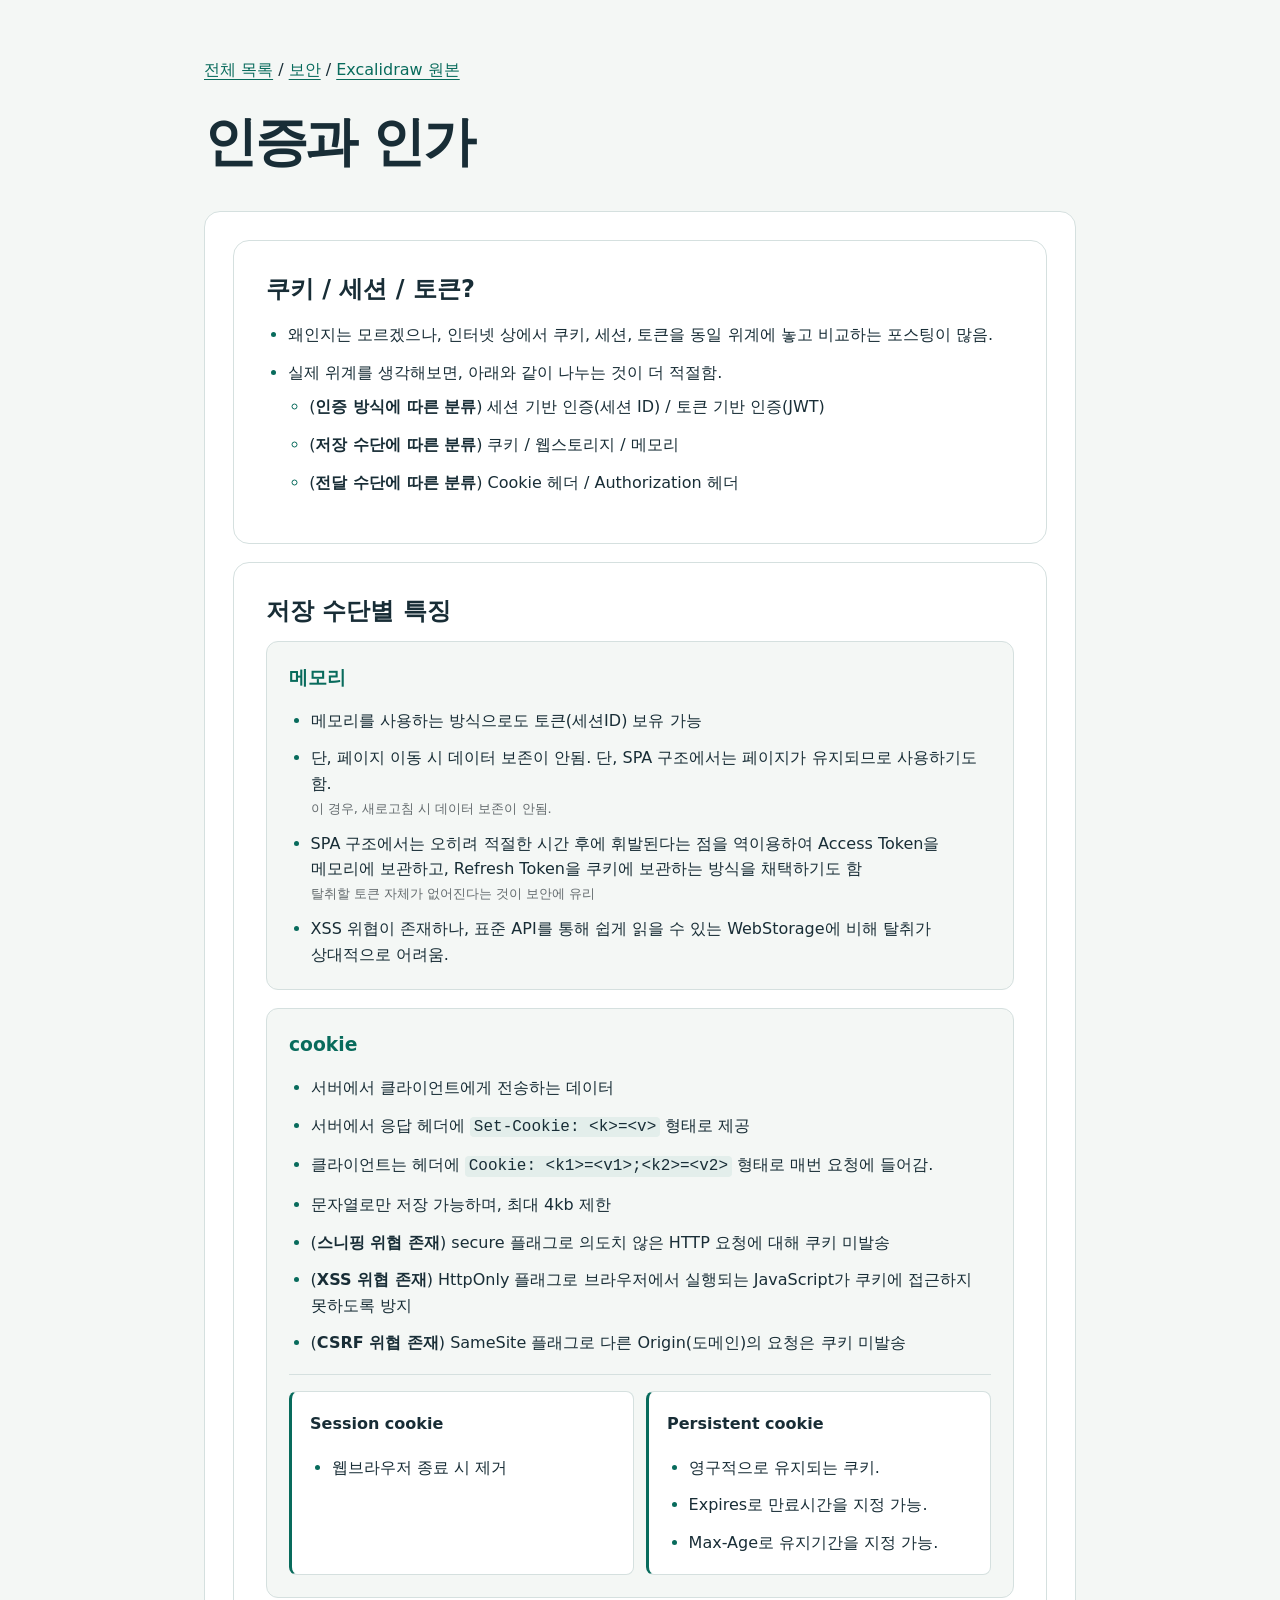
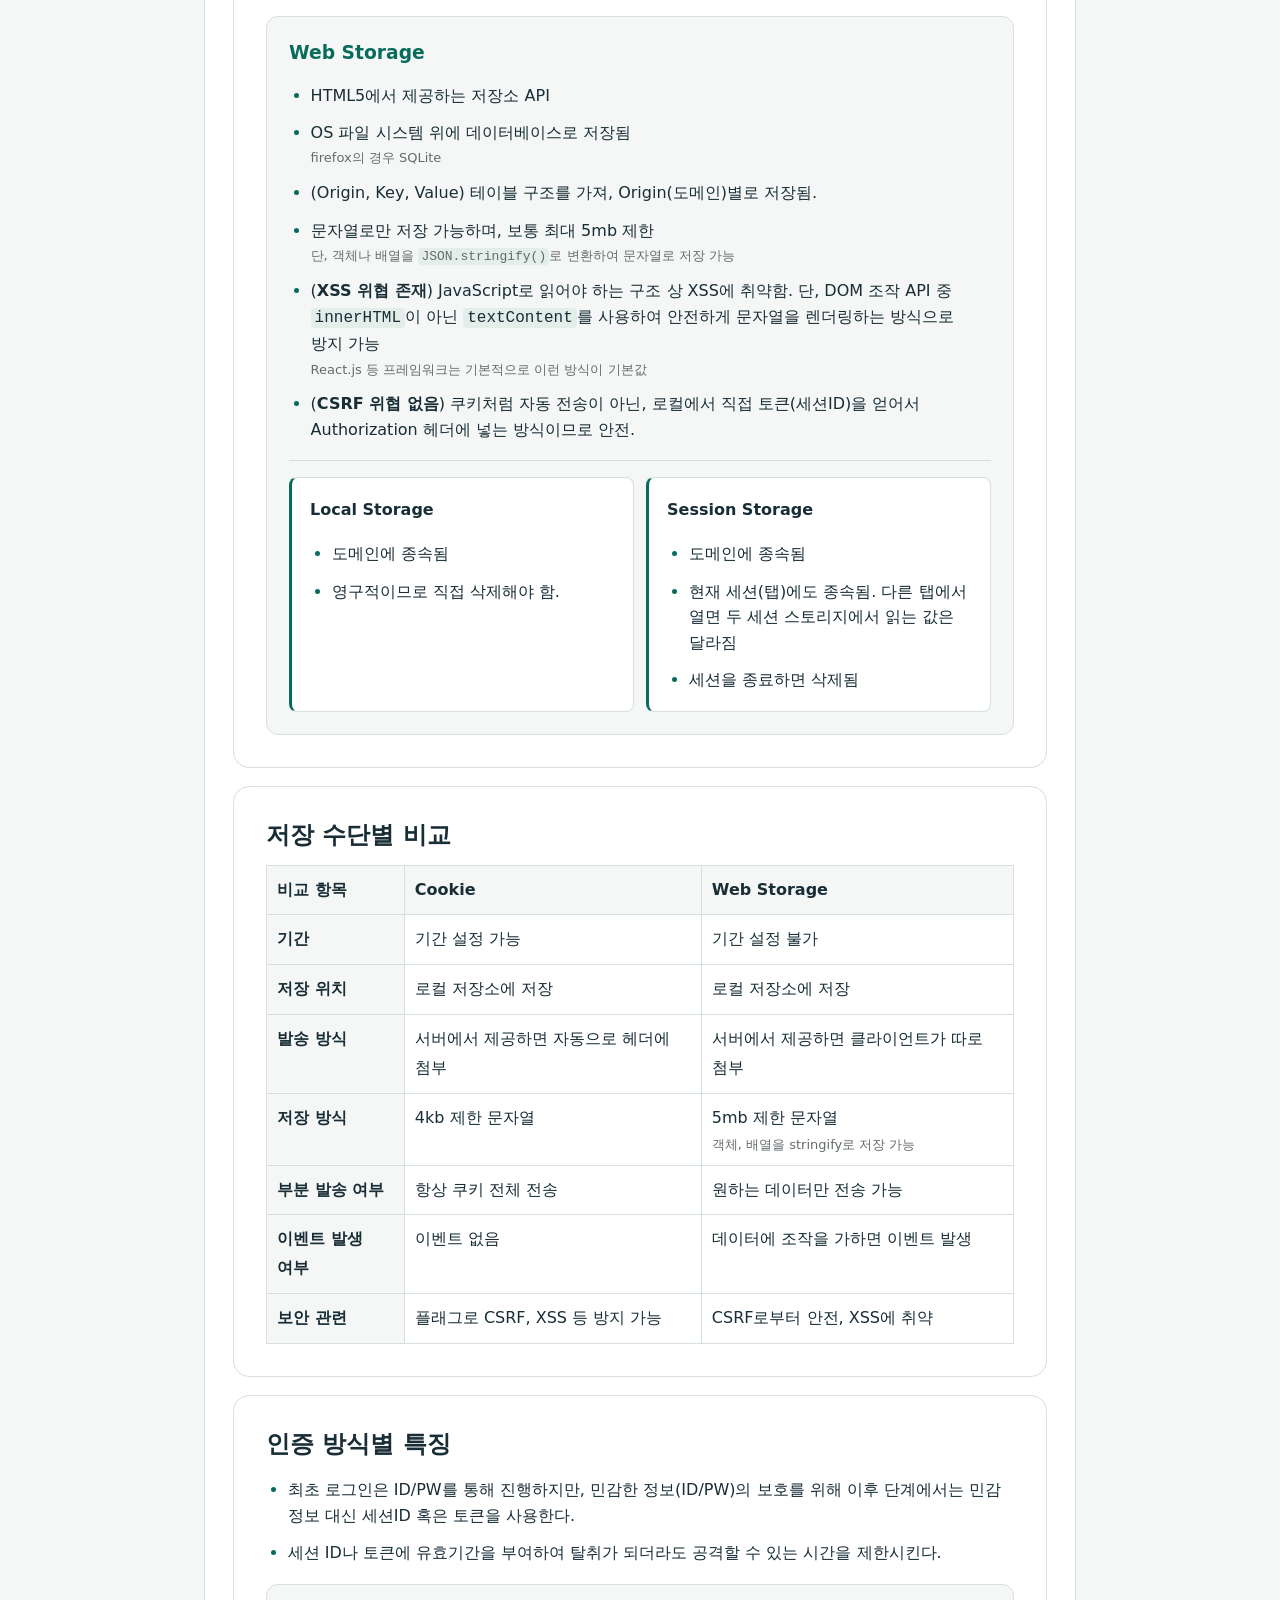
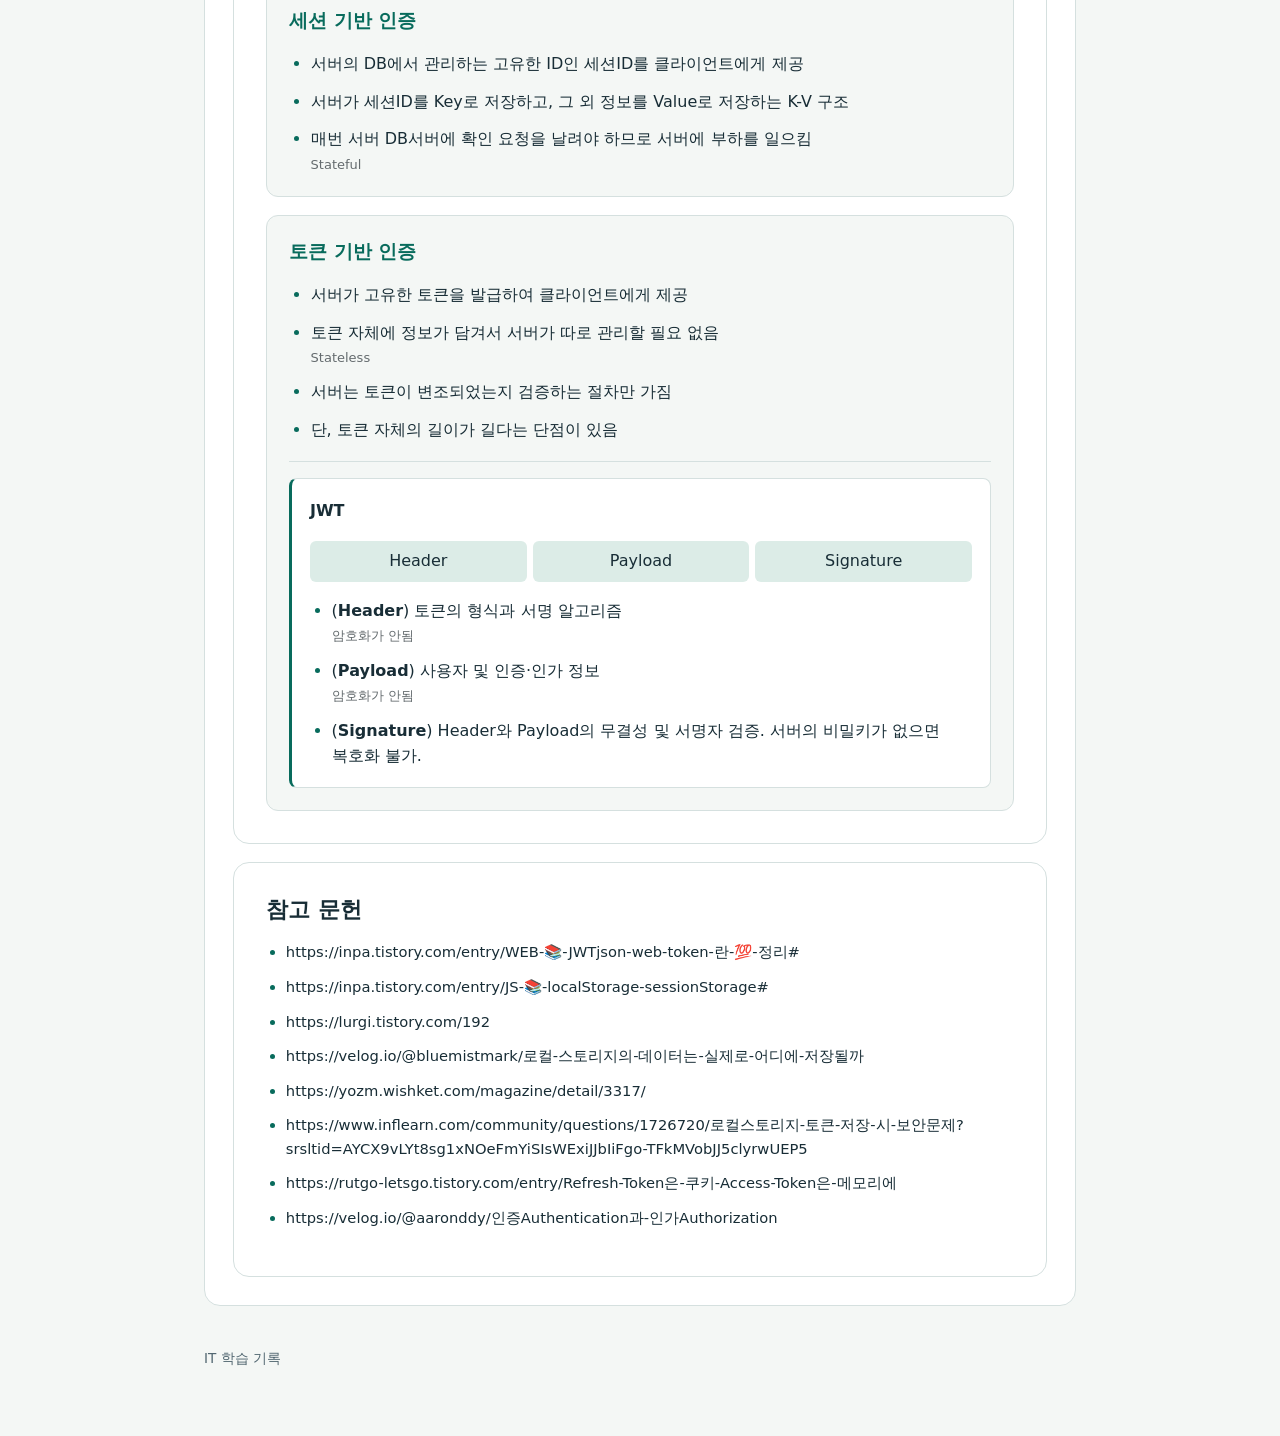
==== topics/security/authentication-authorization.html @ 87789e10 "인증과 인가 학습 문서 및 작성 가이드 추가" ====
<!doctype html>
<html lang="ko">
<head>
  <meta charset="utf-8">
  <meta name="viewport" content="width=device-width, initial-scale=1">
  <meta name="description" content="인증과 인가 Excalidraw 학습 노트">
  <title>인증과 인가 | IT 학습 기록</title>
  <link rel="stylesheet" href="../../assets/style.css">
  <style>
    main { max-width: 920px; }
    .board, .storage, .lower, .pair {
      display: grid;
      grid-template-columns: minmax(0, 1fr);
      gap: 18px;
    }
    .board > .panel, .lower > .panel { padding: clamp(16px, 4vw, 32px); }
    .board h2, .board h3, .board h4 { margin: 0 0 12px; }
    .board ul { padding-inline-start: 1.35em; list-style-type: disc; line-height: 1.6; }
    .board ul ul { margin-top: .55em; list-style-type: circle; }
    .board ul ul ul { list-style-type: square; }
    .board ul > li + li { margin-top: .75em; }
    .board ul > li::marker { color: var(--accent); }
    .note {
      padding: clamp(14px, 3vw, 22px);
      border: 1px solid var(--line);
      border-radius: 12px;
      background: var(--bg);
    }
    .note :last-child { margin-bottom: 0; }
    .note h3, .note h4 { color: var(--accent); }
    .context { margin-bottom: 18px; }
    .inline-note {
      display: block;
      margin-top: .2em;
      color: #646b6e;
      font-size: .8125em;
      line-height: 1.5;
    }
    .subtopics {
      display: grid;
      grid-template-columns: repeat(auto-fit, minmax(min(100%, 230px), 1fr));
      gap: 12px;
      margin-top: 18px;
      padding-top: 16px;
      border-top: 1px solid var(--line);
    }
    .subtopic {
      padding: clamp(12px, 2vw, 18px);
      border: 1px solid var(--line);
      border-inline-start: 3px solid var(--accent);
      border-radius: 8px;
      background: var(--paper);
    }
    .board .subtopic h4 { color: var(--ink); font-size: 1rem; }
    .comparison-scroll { overflow-x: auto; }
    .comparison-scroll table { display: table; width: 100%; min-width: 30rem; }
    .comparison-scroll th, .comparison-scroll td { padding: 10px; vertical-align: top; }
    .board .jwt-parts {
      display: grid;
      grid-template-columns: repeat(3, minmax(0, 1fr));
      gap: 6px;
      padding: 0;
      list-style: none;
    }
    .board .jwt-parts li {
      margin: 0;
      padding: 6px 3px;
      text-align: center;
      background: #dcece7;
      border-radius: 6px;
    }
    .board code { padding: .08em .25em; border-radius: 4px; background: #e3eeeb; }
    .references { font-size: .92rem; }
  </style>
</head>
<body>
<main>
  <nav aria-label="탐색">
    <a href="../../index.html">전체 목록</a> /
    <a href="index.html">보안</a> /
    <a href="../../sources/security/authentication-authorization.excalidraw">Excalidraw 원본</a>
  </nav>
  <header><h1>인증과 인가</h1></header>
  <article class="board">
    <section class="panel">
      <h2>쿠키 / 세션 / 토큰?</h2>
      <ul><li>왜인지는 모르겠으나, 인터넷 상에서 쿠키, 세션, 토큰을 동일 위계에 놓고 비교하는 포스팅이 많음.</li><li>실제 위계를 생각해보면, 아래와 같이 나누는 것이 더 적절함.<ul><li>(<strong>인증 방식에 따른 분류</strong>) 세션 기반 인증(세션 ID) / 토큰 기반 인증(JWT)</li><li>(<strong>저장 수단에 따른 분류</strong>) 쿠키 / 웹스토리지 / 메모리</li><li>(<strong>전달 수단에 따른 분류</strong>) Cookie 헤더 / Authorization 헤더</li></ul></li></ul>
    </section>
    <section class="panel">
      <h2>저장 수단별 특징</h2>
      <div class="storage">
        <div class="note"><h3>메모리</h3><ul><li>메모리를 사용하는 방식으로도 토큰(세션ID) 보유 가능</li><li>단, 페이지 이동 시 데이터 보존이 안됨. 단, SPA 구조에서는 페이지가 유지되므로 사용하기도 함.<span class="inline-note">이 경우, 새로고침 시 데이터 보존이 안됨.</span></li><li>SPA 구조에서는 오히려 적절한 시간 후에 휘발된다는 점을 역이용하여 Access Token을 메모리에 보관하고, Refresh Token을 쿠키에 보관하는 방식을 채택하기도 함<span class="inline-note">탈취할 토큰 자체가 없어진다는 것이 보안에 유리</span></li><li>XSS 위협이 존재하나, 표준 API를 통해 쉽게 읽을 수 있는 WebStorage에 비해 탈취가 상대적으로 어려움.</li></ul></div>
        <div class="note"><h3>cookie</h3><ul><li>서버에서 클라이언트에게 전송하는 데이터</li><li>서버에서 응답 헤더에 <code>Set-Cookie: &lt;k&gt;=&lt;v&gt;</code> 형태로 제공</li><li>클라이언트는 헤더에 <code>Cookie: &lt;k1&gt;=&lt;v1&gt;;&lt;k2&gt;=&lt;v2&gt;</code> 형태로 매번 요청에 들어감.</li><li>문자열로만 저장 가능하며, 최대 4kb 제한</li><li>(<strong>스니핑 위협 존재</strong>) secure 플래그로 의도치 않은 HTTP 요청에 대해 쿠키 미발송</li><li>(<strong>XSS 위협 존재</strong>) HttpOnly 플래그로 브라우저에서 실행되는 JavaScript가 쿠키에 접근하지 못하도록 방지 </li><li>(<strong>CSRF 위협 존재</strong>) SameSite 플래그로 다른 Origin(도메인)의 요청은 쿠키 미발송</li></ul>
          <div class="subtopics"><div class="subtopic"><h4>Session cookie</h4><ul><li>웹브라우저 종료 시 제거</li></ul></div><div class="subtopic"><h4>Persistent cookie</h4><ul><li>영구적으로 유지되는 쿠키.</li><li>Expires로 만료시간을 지정 가능.</li><li>Max-Age로 유지기간을 지정 가능.</li></ul></div></div>
        </div>
        <div class="note"><h3>Web Storage</h3><ul><li>HTML5에서 제공하는 저장소 API</li><li>OS 파일 시스템 위에 데이터베이스로 저장됨<span class="inline-note">firefox의 경우 SQLite</span></li><li>(Origin, Key, Value) 테이블 구조를 가져, Origin(도메인)별로 저장됨.</li><li>문자열로만 저장 가능하며, 보통 최대 5mb 제한<span class="inline-note">단, 객체나 배열을 <code>JSON.stringify()</code>로 변환하여 문자열로 저장 가능</span></li><li>(<strong>XSS 위협 존재</strong>) JavaScript로 읽어야 하는 구조 상 XSS에 취약함. 단, DOM 조작 API 중 <code>innerHTML</code>이 아닌 <code>textContent</code>를 사용하여 안전하게 문자열을 렌더링하는 방식으로 방지 가능<span class="inline-note">React.js 등 프레임워크는 기본적으로 이런 방식이 기본값</span></li><li>(<strong>CSRF 위협 없음</strong>) 쿠키처럼 자동 전송이 아닌, 로컬에서 직접 토큰(세션ID)을 얻어서 Authorization 헤더에 넣는 방식이므로 안전.</li></ul>
          <div class="subtopics"><div class="subtopic"><h4>Local Storage</h4><ul><li>도메인에 종속됨</li><li>영구적이므로 직접 삭제해야 함.</li></ul></div><div class="subtopic"><h4>Session Storage</h4><ul><li>도메인에 종속됨</li><li>현재 세션(탭)에도 종속됨. 다른 탭에서 열면 두 세션 스토리지에서 읽는 값은 달라짐</li><li>세션을 종료하면 삭제됨</li></ul></div></div>
        </div>
      </div>
    </section>
    <div class="lower">
      <section class="panel">
        <h2 id="storage-comparison">저장 수단별 비교</h2>
        <div class="comparison-scroll" role="region" aria-labelledby="storage-comparison" tabindex="0">
          <table aria-labelledby="storage-comparison">
            <thead>
              <tr><th scope="col">비교 항목</th><th scope="col">Cookie</th><th scope="col">Web Storage</th></tr>
            </thead>
            <tbody>
              <tr><th scope="row">기간</th><td>기간 설정 가능</td><td>기간 설정 불가</td></tr>
              <tr><th scope="row">저장 위치</th><td>로컬 저장소에 저장</td><td>로컬 저장소에 저장</td></tr>
              <tr><th scope="row">발송 방식</th><td>서버에서 제공하면 자동으로 헤더에 첨부</td><td>서버에서 제공하면 클라이언트가 따로 첨부</td></tr>
              <tr><th scope="row">저장 방식</th><td>4kb 제한 문자열</td><td>5mb 제한 문자열<span class="inline-note">객체, 배열을 stringify로 저장 가능</span></td></tr>
              <tr><th scope="row">부분 발송 여부</th><td>항상 쿠키 전체 전송</td><td>원하는 데이터만 전송 가능</td></tr>
              <tr><th scope="row">이벤트 발생 여부</th><td>이벤트 없음</td><td>데이터에 조작을 가하면 이벤트 발생</td></tr>
              <tr><th scope="row">보안 관련</th><td>플래그로 CSRF, XSS 등 방지 가능</td><td>CSRF로부터 안전, XSS에 취약</td></tr>
            </tbody>
          </table>
        </div>
      </section>
      <section class="panel">
        <h2>인증 방식별 특징</h2>
        <ul class="context"><li>최초 로그인은 ID/PW를 통해 진행하지만, 민감한 정보(ID/PW)의 보호를 위해 이후 단계에서는 민감 정보 대신 세션ID 혹은 토큰을 사용한다.</li><li>세션 ID나 토큰에 유효기간을 부여하여 탈취가 되더라도 공격할 수 있는 시간을 제한시킨다.</li></ul>
        <div class="pair">
          <div class="note"><h3>세션 기반 인증</h3><ul><li>서버의 DB에서 관리하는 고유한 ID인 세션ID를 클라이언트에게 제공</li><li>서버가 세션ID를 Key로 저장하고, 그 외 정보를 Value로 저장하는 K-V 구조</li><li>매번 서버 DB서버에 확인 요청을 날려야 하므로 서버에 부하를 일으킴<span class="inline-note">Stateful</span></li></ul></div>
          <div class="note">
            <h3>토큰 기반 인증</h3><ul><li>서버가 고유한 토큰을 발급하여 클라이언트에게 제공</li><li>토큰 자체에 정보가 담겨서 서버가 따로 관리할 필요 없음<span class="inline-note">Stateless</span></li><li>서버는 토큰이 변조되었는지 검증하는 절차만 가짐</li><li>단, 토큰 자체의 길이가 길다는 단점이 있음</li></ul>
            <div class="subtopics">
              <div class="subtopic">
                <h4>JWT</h4>
                <ol class="jwt-parts"><li>Header</li><li>Payload</li><li>Signature</li></ol>
                <ul><li>(<strong>Header</strong>) 토큰의 형식과 서명 알고리즘<span class="inline-note">암호화가 안됨</span></li><li>(<strong>Payload</strong>) 사용자 및 인증·인가 정보<span class="inline-note">암호화가 안됨</span></li><li>(<strong>Signature</strong>) Header와 Payload의 무결성 및 서명자 검증. 서버의 비밀키가 없으면 복호화 불가.</li></ul>
              </div>
            </div>
          </div>
        </div>
      </section>
    </div>
    <section class="panel references">
      <h2>참고 문헌</h2>
      <ul><li>https://inpa.tistory.com/entry/WEB-📚-JWTjson-web-token-란-💯-정리#</li><li>https://inpa.tistory.com/entry/JS-📚-localStorage-sessionStorage#</li><li>https://lurgi.tistory.com/192</li><li>https://velog.io/@bluemistmark/로컬-스토리지의-데이터는-실제로-어디에-저장될까</li><li>https://yozm.wishket.com/magazine/detail/3317/</li><li>https://www.inflearn.com/community/questions/1726720/로컬스토리지-토큰-저장-시-보안문제?srsltid=AYCX9vLYt8sg1xNOeFmYiSIsWExiJJbIiFgo-TFkMVobJJ5clyrwUEP5</li><li>https://rutgo-letsgo.tistory.com/entry/Refresh-Token은-쿠키-Access-Token은-메모리에</li><li>https://velog.io/@aaronddy/인증Authentication과-인가Authorization</li></ul>
    </section>
  </article>
  <footer>IT 학습 기록</footer>
</main>
</body>
</html>
---- assets/style.css ----
@charset "UTF-8";
:root { color-scheme: light; --ink:#182d36; --muted:#526771; --line:#d5e0df; --accent:#086b5c; --paper:#fff; --bg:#f4f7f5; }
* { box-sizing:border-box; }
body { margin:0; background:var(--bg); color:var(--ink); font-family:system-ui,-apple-system,"Apple SD Gothic Neo","Malgun Gothic",sans-serif; line-height:1.8; word-break:keep-all; overflow-wrap:anywhere; }
a { color:var(--accent); text-underline-offset:.22em; }
a:hover { text-decoration:underline; }
a:focus-visible { outline:3px solid #bc6709; outline-offset:5px; }
main { max-width:1080px; margin:auto; padding:56px 24px 72px; }
header { margin-bottom:36px; }
.eyebrow { color:var(--accent); font-size:.8rem; font-weight:750; letter-spacing:.15em; }
h1 { margin:10px 0 14px; font-size:clamp(2rem,5vw,3.3rem); line-height:1.25; letter-spacing:-.045em; }
h2 { margin-top:36px; line-height:1.4; }
h3 { line-height:1.5; }
p { max-width:75ch; }
.lead,.muted { color:var(--muted); }
.grid { display:grid; grid-template-columns:repeat(auto-fit,minmax(min(100%,270px),1fr)); gap:16px; }
.card { display:block; padding:24px; border:1px solid var(--line); border-radius:16px; background:var(--paper); text-decoration:none; color:var(--ink); }
.card:hover { border-color:var(--accent); text-decoration:none; }
.card h2 { margin:0 0 8px; font-size:1.2rem; }
.card p { margin:0; color:var(--muted); font-size:.95rem; }
.badge { display:inline-block; margin-top:18px; font-size:.78rem; color:var(--accent); }
.panel,article { background:var(--paper); padding:28px; border:1px solid var(--line); border-radius:16px; }
nav { margin-bottom:24px; }
footer { margin-top:40px; color:var(--muted); font-size:.85rem; }
table { display:block; max-width:100%; overflow-x:auto; border-collapse:collapse; }
th,td { padding:12px 16px; border:1px solid var(--line); text-align:left; }
th { background:var(--bg); }
pre { overflow-x:auto; padding:16px; background:var(--bg); }
code { font-family:ui-monospace,monospace; }
img,svg { max-width:100%; height:auto; }
@media(max-width:600px) { main { padding:32px 16px 48px; } .panel,article { padding:20px; } }
@media print { body { background:white; } main { max-width:none; padding:0; } .card,.panel,article { break-inside:avoid; } }
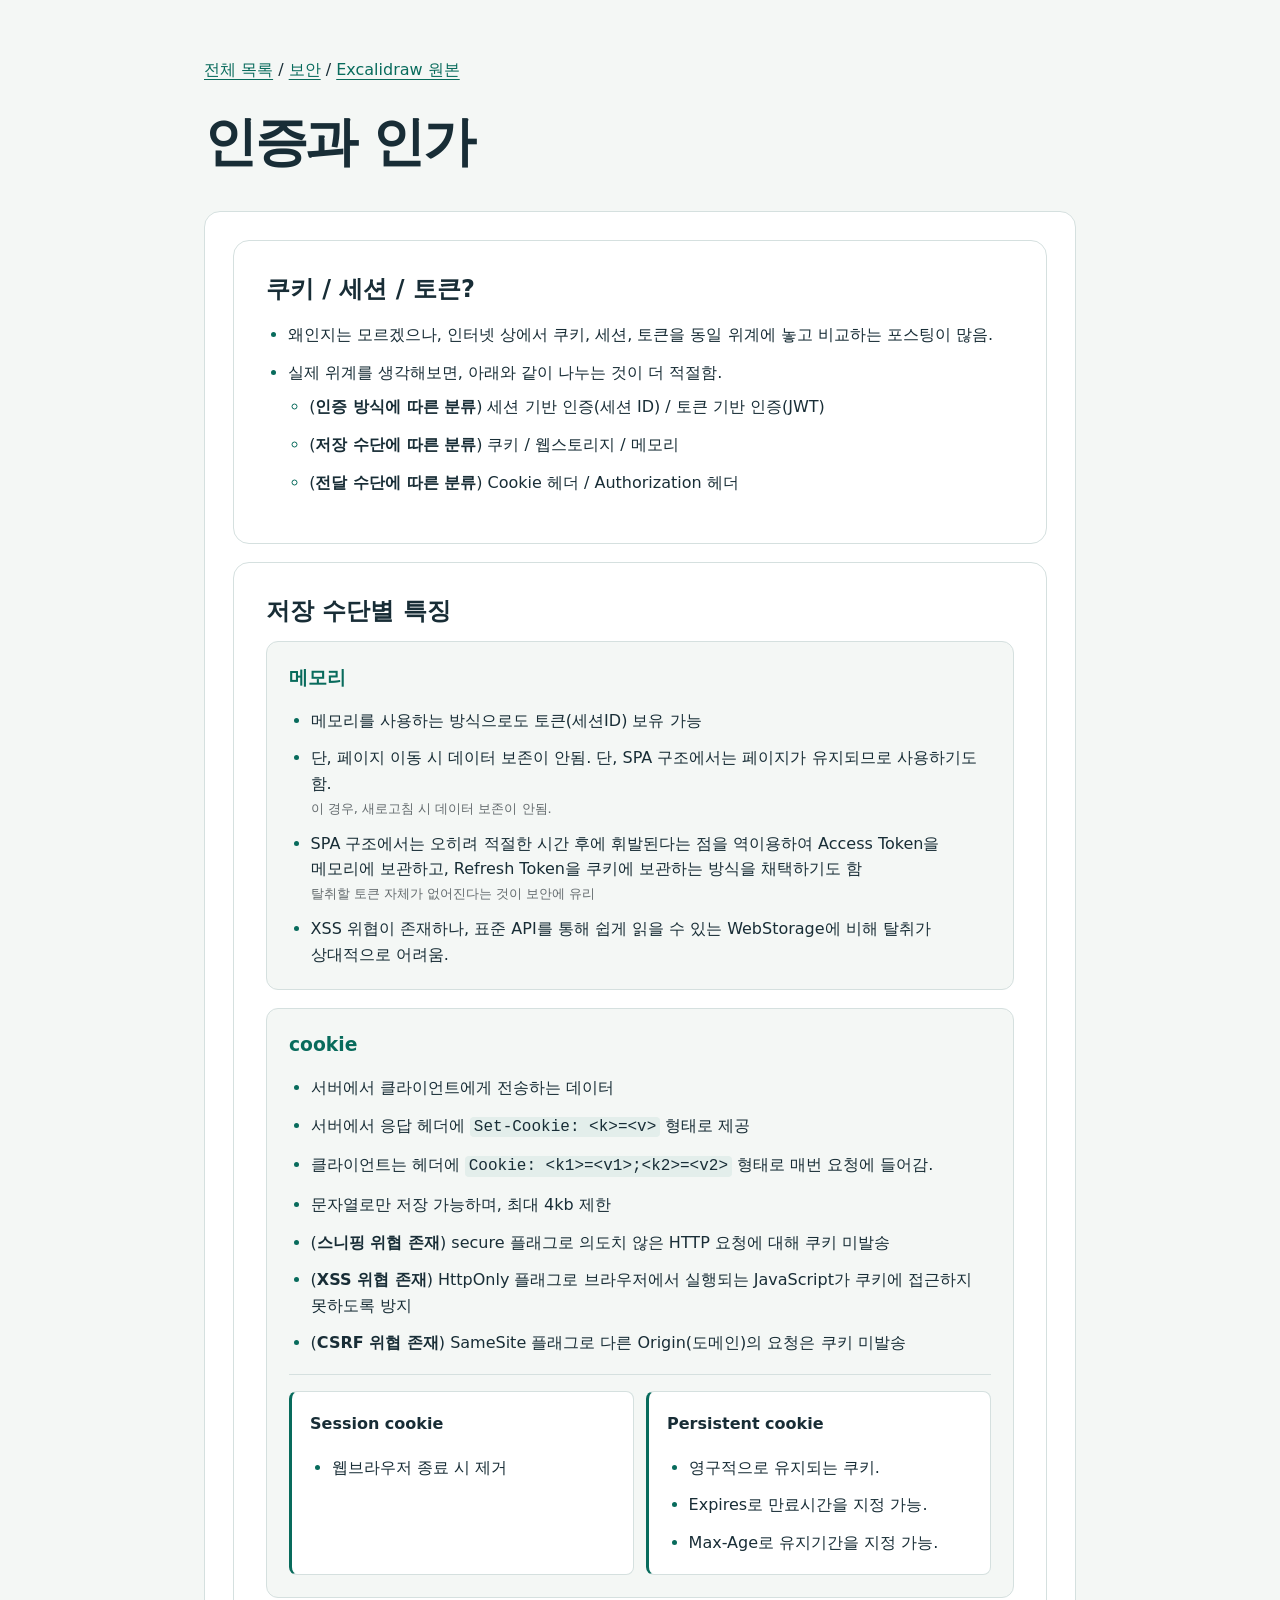
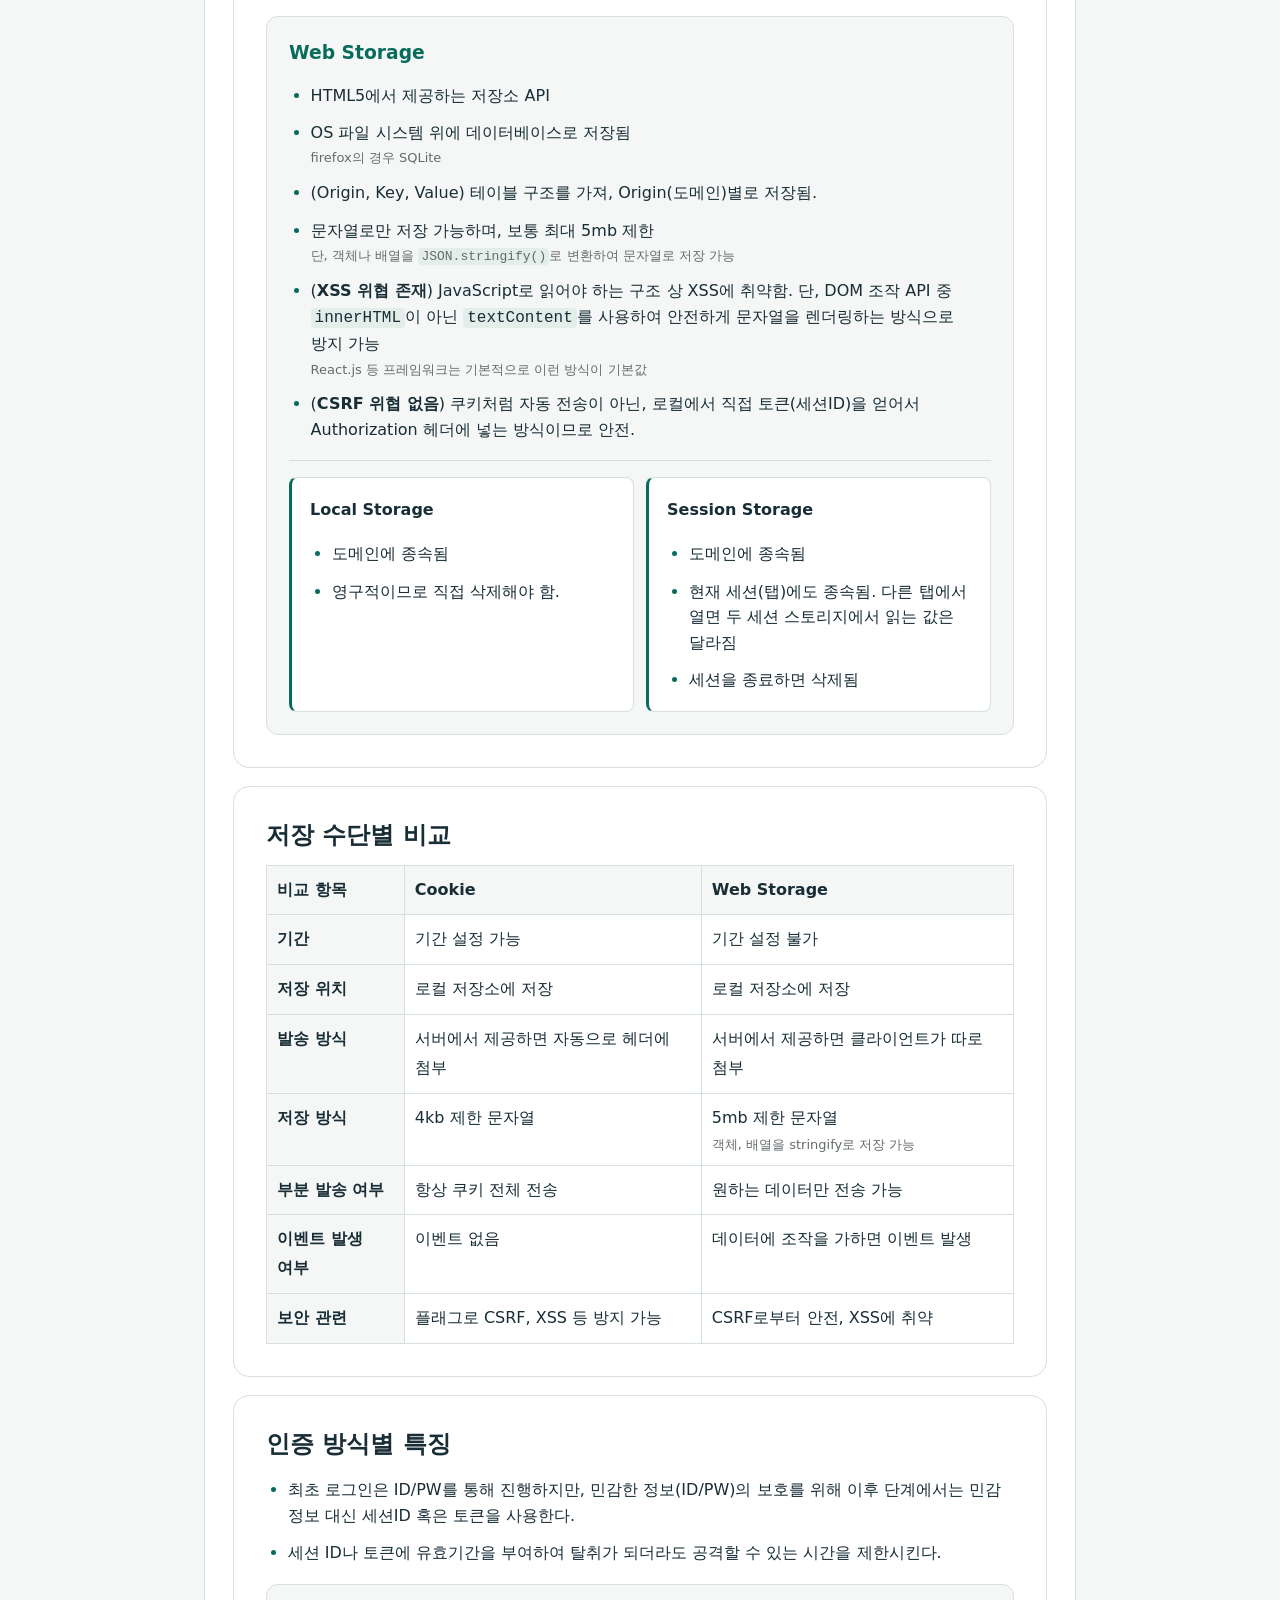
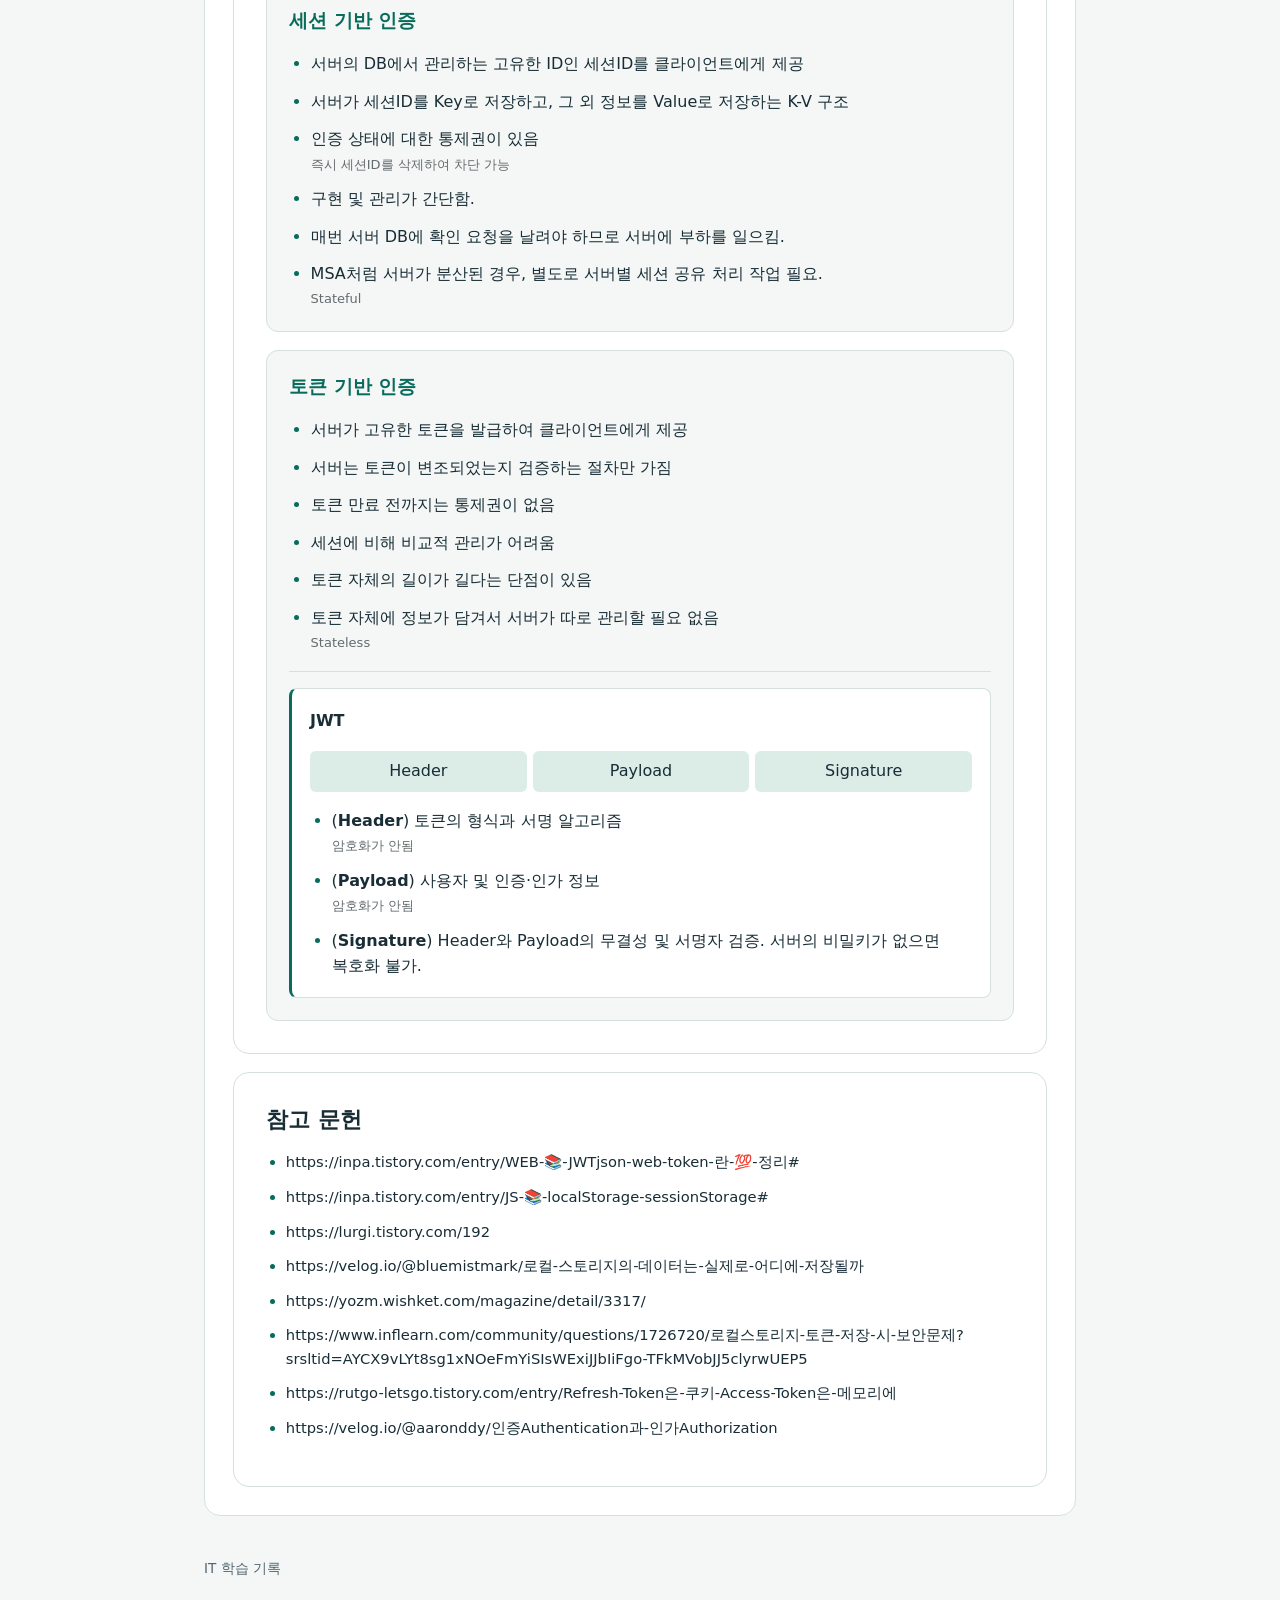
==== commit 0ee3cf07: "인증과 인가 학습 문서 및 작성 가이드 수정(토큰과 세션)" ====
--- a/topics/security/authentication-authorization.html
+++ b/topics/security/authentication-authorization.html
@@ -122,9 +122,9 @@
         <h2>인증 방식별 특징</h2>
         <ul class="context"><li>최초 로그인은 ID/PW를 통해 진행하지만, 민감한 정보(ID/PW)의 보호를 위해 이후 단계에서는 민감 정보 대신 세션ID 혹은 토큰을 사용한다.</li><li>세션 ID나 토큰에 유효기간을 부여하여 탈취가 되더라도 공격할 수 있는 시간을 제한시킨다.</li></ul>
         <div class="pair">
-          <div class="note"><h3>세션 기반 인증</h3><ul><li>서버의 DB에서 관리하는 고유한 ID인 세션ID를 클라이언트에게 제공</li><li>서버가 세션ID를 Key로 저장하고, 그 외 정보를 Value로 저장하는 K-V 구조</li><li>매번 서버 DB서버에 확인 요청을 날려야 하므로 서버에 부하를 일으킴<span class="inline-note">Stateful</span></li></ul></div>
+          <div class="note"><h3>세션 기반 인증</h3><ul><li>서버의 DB에서 관리하는 고유한 ID인 세션ID를 클라이언트에게 제공</li><li>서버가 세션ID를 Key로 저장하고, 그 외 정보를 Value로 저장하는 K-V 구조</li><li>인증 상태에 대한 통제권이 있음<span class="inline-note">즉시 세션ID를 삭제하여 차단 가능</span></li><li>구현 및 관리가 간단함.</li><li>매번 서버 DB에 확인 요청을 날려야 하므로 서버에 부하를 일으킴.</li><li>MSA처럼 서버가 분산된 경우, 별도로 서버별 세션 공유 처리 작업 필요.</li><span class="inline-note">Stateful</span></ul></div>
           <div class="note">
-            <h3>토큰 기반 인증</h3><ul><li>서버가 고유한 토큰을 발급하여 클라이언트에게 제공</li><li>토큰 자체에 정보가 담겨서 서버가 따로 관리할 필요 없음<span class="inline-note">Stateless</span></li><li>서버는 토큰이 변조되었는지 검증하는 절차만 가짐</li><li>단, 토큰 자체의 길이가 길다는 단점이 있음</li></ul>
+            <h3>토큰 기반 인증</h3><ul><li>서버가 고유한 토큰을 발급하여 클라이언트에게 제공</li><li>서버는 토큰이 변조되었는지 검증하는 절차만 가짐</li><li>토큰 만료 전까지는 통제권이 없음</li><li>세션에 비해 비교적 관리가 어려움</li><li>토큰 자체의 길이가 길다는 단점이 있음</li><li>토큰 자체에 정보가 담겨서 서버가 따로 관리할 필요 없음<span class="inline-note">Stateless</span></li></ul>
             <div class="subtopics">
               <div class="subtopic">
                 <h4>JWT</h4>
@@ -144,4 +144,4 @@
   <footer>IT 학습 기록</footer>
 </main>
 </body>
-</html>
+</html>
